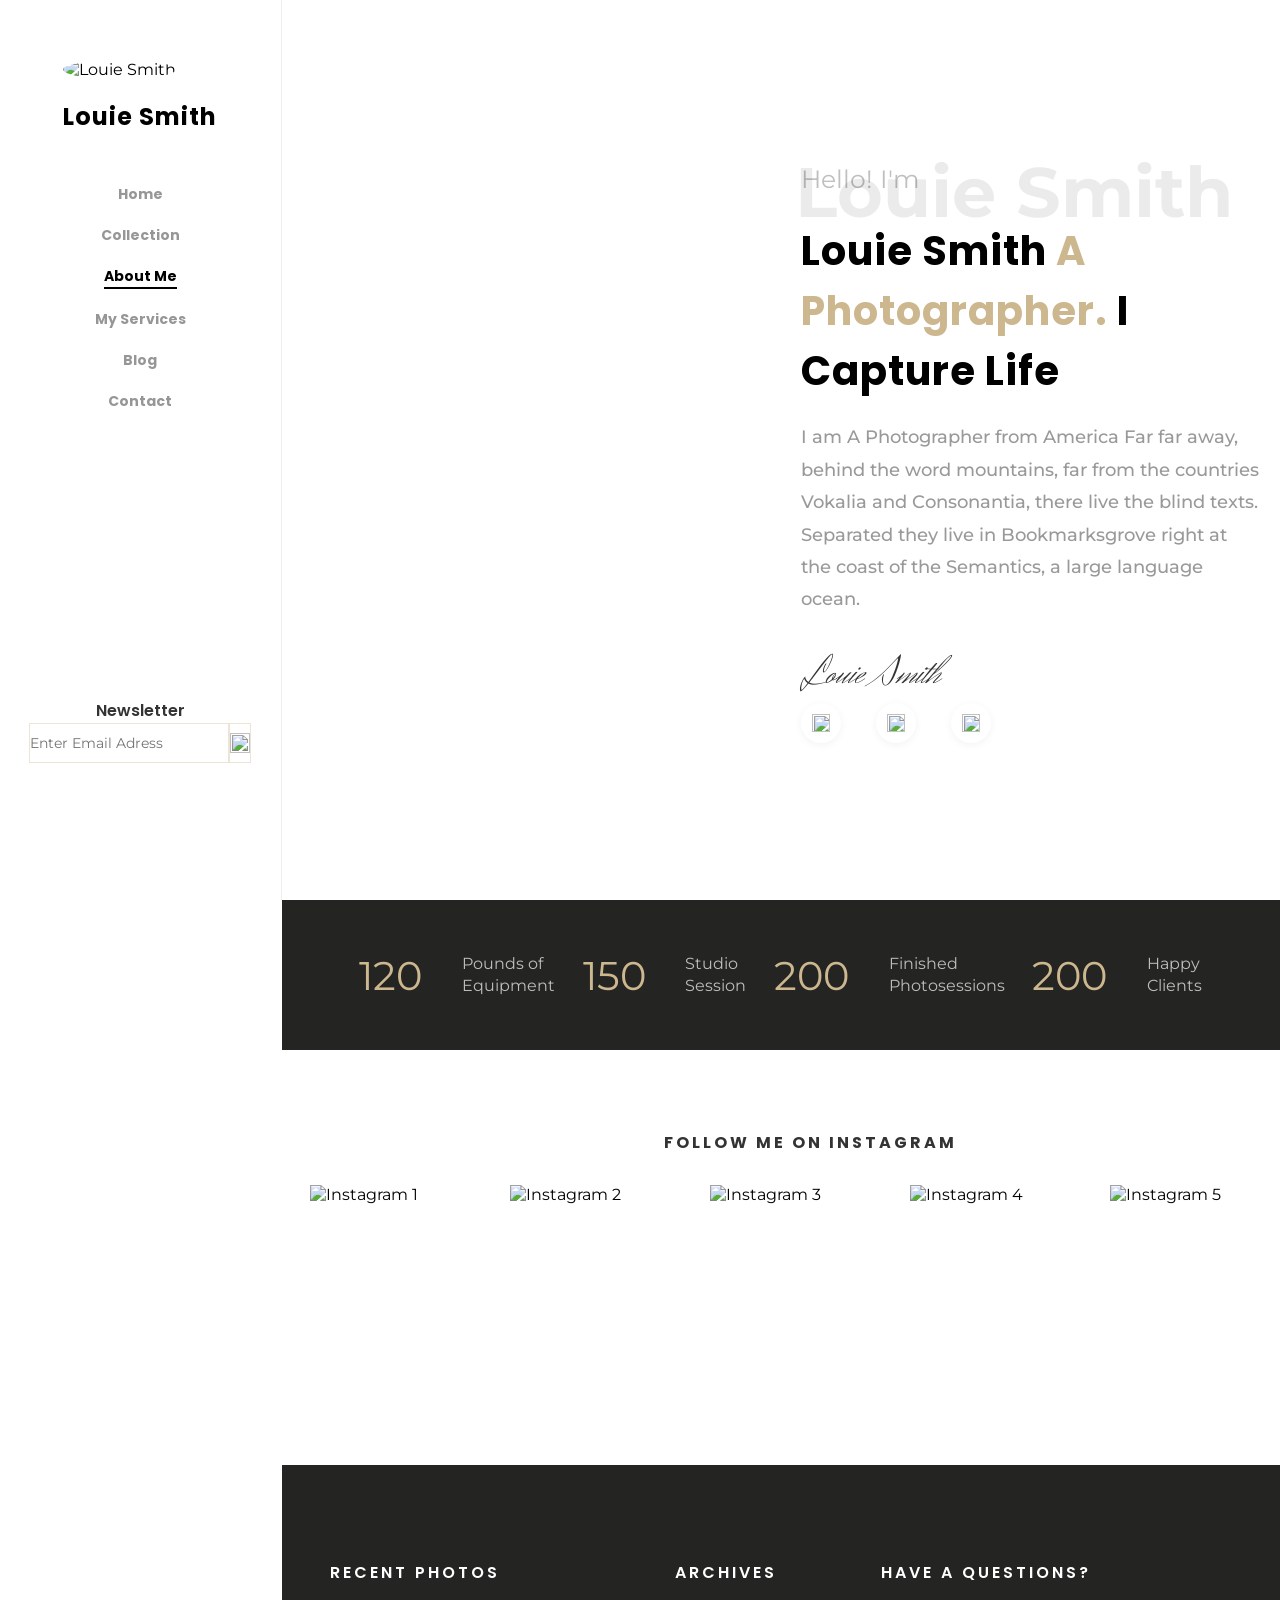
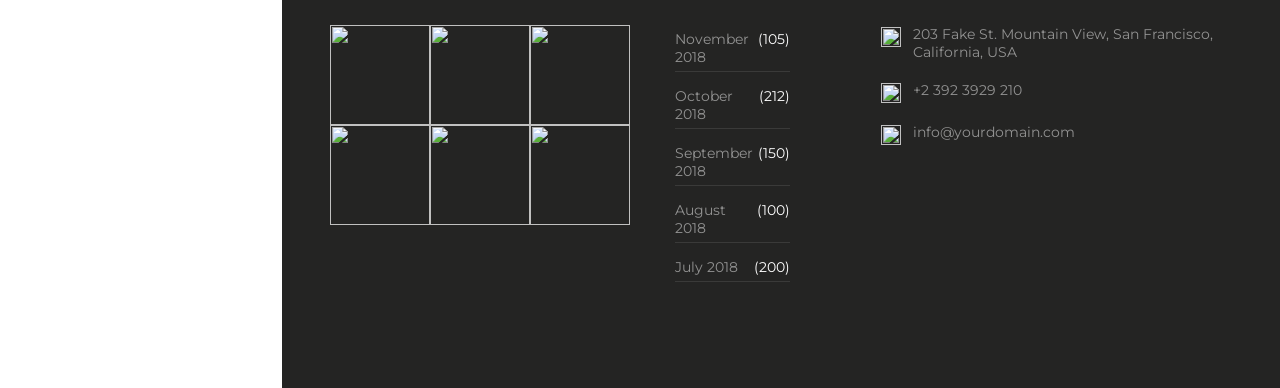
==== aboutme.html @ 2ca54e00 "Add files via upload" ====
<!DOCTYPE html>
<html lang="pt-br">

<head>
    <meta charset="UTF-8">
    <meta name="viewport" content="width=device-width, initial-scale=1.0">
    <title>Louie Smith</title>
    <link rel="stylesheet" href="aboutme.css">
    <link rel="preconnect" href="https://fonts.googleapis.com">
    <link rel="preconnect" href="https://fonts.gstatic.com" crossorigin>
    <link
        href="https://fonts.googleapis.com/css2?family=Herr+Von+Muellerhoff&family=Montserrat:ital,wght@0,100..900;1,100..900&family=Poppins:ital,wght@0,100;0,200;0,300;0,400;0,500;0,600;0,700;0,800;0,900;1,100;1,200;1,300;1,400;1,500;1,600;1,700;1,800;1,900&display=swap"
        rel="stylesheet">
</head>

<body>
    <header>

        <div class="coluna-lateral">
            <div class="perfil">
                <img src="img/perfil.jpg" alt="Louie Smith" class="foto-perfil">
                <h1>Louie Smith</h1>
            </div>
            
            <ul class="lista-links">
                
                    <li><a class="letrasG" href="index.html">Home</a></li>
                    <li><a class="letrasG" href="collection.html">Collection</a></li>
                    <li><a class="ativo" href="aboutme.html">About Me</a></li>
                    <li><a class="letrasG" href="myservices.html">My Services</a></li>
                    <li><a class="letrasG" href="blog.html">Blog</a></li>
                    <li><a class="letrasG" href="contact.html">Contact</a></li>
                
            </ul>
            <div class="txtnew">
                <p class="newsletter">Newsletter</p>
                <div class="divform">
                    <form action="" class="form">
                 <input type="email" placeholder="Enter Email Adress" class="email">
                        <span class="icone">
                            <img src="img/aviao-de-papel.png" width="20px" height="20px">       
            </div>
        </div>
    </header>

    <div class="bloco-principal">
        <div class="banner-foto"></div>
        
        <div class="painel-texto">
            <span class="texto-fundo"> Louie Smith </span>
            <span class="saudacao">Hello! I'm</span>
            <h2 class="titulo-principal">Louie Smith <span class="destaque">A Photographer.</span> I <br> Capture Life</h2>
            <p class="descricao">I am A Photographer from America Far far away, behind the word mountains, far from the countries Vokalia and Consonantia, there live the blind texts. Separated they live in Bookmarksgrove right at the coast of the Semantics, a large language ocean.</p>
            
            <div class="assinatura">Louie Smith</div>
            
            <div class="redes-sociais">
    <a href="#" class="icone-social">
        <img src="img/twitter.png" alt="">
    </a>
    <a href="#" class="icone-social">
        <img src="img/facebook.png" alt="">
    </a>
    <a href="#" class="icone-social">
        <img src="img/instagram.png" alt="">
    </a>
</div>
        </div>
    </div>
    
        <div class="divnumeros">
            <p class="numeros">120</p>
            <p class="textnumeros">Pounds of <br> Equipment</p>
            <p class="numeros">150</p>
            <p class="textnumeros">Studio <br> Session</p>
            <p class="numeros">200</p>
            <p class="textnumeros">Finished <br> Photosessions</p>
            <p class="numeros">200</p>
            <p class="textnumeros">Happy <br> Clients</p>
        </div>
        <section class="section3">
        <section class="secao-instagram">
    <h2 class="titulo-instagram">Follow me on Instagram</h2>
    <div class="grade-fotos">
        <div class="container-foto">
            <img src="img/foto1.jpg" alt="Instagram 1" class="foto-principal">
            <div class="camada-hover">
                <img src="img/instagram2.png" alt="Instagram" class="icone-insta">
            </div>
        </div>
        <div class="container-foto">
            <img src="img/foto2.jpg" alt="Instagram 2" class="foto-principal">
            <div class="camada-hover">
                <img src="img/instagram2.png" alt="Instagram" class="icone-insta">
            </div>
        </div>
        <div class="container-foto">
            <img src="img/foto3.jpg" alt="Instagram 3" class="foto-principal">
            <div class="camada-hover">
                <img src="img/instagram2.png" alt="Instagram" class="icone-insta">
            </div>
        </div>
        <div class="container-foto">
            <img src="img/foto4.jpg" alt="Instagram 4" class="foto-principal">
            <div class="camada-hover">
                <img src="img/instagram2.png" alt="Instagram" class="icone-insta">
            </div>
        </div>
        <div class="container-foto">
            <img src="img/foto5.jpg" alt="Instagram 5" class="foto-principal">
            <div class="camada-hover">
                <img src="img/instagram2.png" alt="Instagram" class="icone-insta">
            </div>
        </div>
    </div>
    </section>
</section>
        <footer class="footer">
            <div class="divfooter">
                <div class="div01">
                    <p class="text1">Recent Photos</p>
                    <div class="imgfooter">
                        <img src="img/foto1.jpg" class="imgfooter1">
                        <img src="img/foto2.jpg" class="imgfooter2">
                        <img src="img/foto3.jpg" class="imgfooter3">
                    </div>
                    <div class="imgfooter01">
                        <img src="img/foto4.jpg" class="imgfooter4">
                        <img src="img/foto5.jpg" class="imgfooter5">
                        <img src="img/foto6.jpg" class="imgfooter6">
                    </div>
                </div>
                <div class="div02">
                    <p class="text2">Archives</p>
                    <p class="text02">November 2018 <span class="span1">(105)</span></p>
                    <p class="text02">October 2018<span class="span1">(212)</span></p>
                    <p class="text02">September 2018<span class="span1">(150)</span></p>
                    <p class="text02">August 2018<span class="span1">(100)</span></p>
                    <p class="text02">July 2018<span class="span1">(200)</span></p>
                    </div>
                <div class="div03">
                    <p class="text3">Have a Questions?</p>
                    <div class="iconesfooter">
                        <div class="icone-item">
                            <img src="img/mapa-marcador.png" class="localizacao">
                            <p class="endereço">203 Fake St. Mountain View, San Francisco, California, USA</p>
                        </div>
                        <div class="icone-item">
                            <img src="img/telephone.png" class="telefone">
                            <p class="celular">+2 392 3929 210</p>
                        </div>
                        <div class="icone-item">
                            <img src="img/email.png" class="e-mail">
                            <p class="imail">info@yourdomain.com</p>
                        </div>
                    </div>
                </div>
            </div>
        </footer>
    </section>
</body>

</html>
---- aboutme.css ----
*{
    margin: 0;
    padding: 0;
    box-sizing: border-box;
    font-family: "Montserrat", sans-serif;
}


body { display: flex;}

header{
    top: 0;
    position: sticky;
    width: 22%;
    height: 100vh;
}

body {
    display: flex;
    flex-wrap: wrap;
}

.coluna-lateral {
    width: 100%;
    height: 100vh;
    background-color: #ffffff;
    border-right: 1px solid #eeeeee;
    position: sticky;
    left: 0;
    top: 0;
    display: flex;
    flex-direction: column;
    align-items: center;
    padding: 60px 20px;
    z-index: 100;
}

.foto-perfil {
    width: 160px;
    height: 160px;
    border-radius: 50%;
    object-fit: cover;
    object-position: center;
    margin-bottom: 20px;
}

.coluna-lateral h1 {
    font-family: "Poppins", sans-serif;
    font-size: 24px;
    font-weight: 700;
    margin-bottom: 50px;
    letter-spacing: 1px;
}

.lista-links {
    list-style: none;
    text-align: center;
}

.lista-links li {
    display: flex;
    flex-direction: column;
    justify-content: center;
    align-items: center;
}

.letrasG:hover::after{
    transform: scale(1);
    visibility: visible;
}

.letrasG {
    font-weight: 700;
}

.letrasG::after{
    content: "";
    position: absolute;
    left: 0;
    right: 0;
    height: 1px;
    transform: scale(0);
    background-color: #000;
    transition: all ease 0.5s;
}

.lista-links a {
    font-family: "Poppins", sans-serif;
    margin-bottom: 20px;
    position: relative;
    font-weight: 900;
    text-decoration: none;
    color: #00000069;
    font-size: 14px;

}

.lista-links a.ativo{
    color: #000;
    border-bottom: 2px solid #000;
}

.lista-links a:hover{
    color: #000;
    transition: color 0.4s ease;
}

.lista-links li a{
    font-weight: bold;
    position: relative; 
}

.lista-links li a::after{
    content: "";
    position: absolute;
    height: 1px;
    bottom: -5px;
    left: 0px;
    right: 0px;
    background-color: rgb(0, 0, 0);
    visibility: hidden;
    transform: scaleX(0);
    transition: all 0.3s ease;
}




.section2{
    display: flex;
    width: 78%;
    flex-wrap: wrap;
}


.divesquerda{
    width: 50%;
}

.imgprincipal{
   
  width: 100%;
  height: 100vh;
   
   
}

.bloco-principal {
    display: flex;
    width: 78%;
   
}

.banner-foto {
    width: 50%;
    height: 100vh;
    background-image: url('img/foto-fotografo.jpg');
    background-size: cover;
    background-position: center;
    background-repeat: no-repeat;
    position: relative;
}   

.painel-texto {
    flex: 1;
    height: 100vh;
    background-color: #fff;
    padding: 20px;
    display: flex;
    flex-direction: column;
    justify-content: center;
    position: relative;
    overflow: hidden;
}

.saudacao {
    top: 40%;
    color: rgb(191, 191, 191);
    font-size: 25px;
    font-weight: 400;
    line-height: 43.2px;
    text-align: left;
}

.titulo-principal {
    font-family: "Poppins", sans-serif;
    letter-spacing: 1px;
    font-weight: 700;
    font-size: 40px;
    line-height: 60px;
    margin: 20px 0;
}

.destaque {
    font-family: "Poppins", sans-serif;
    color: rgb(204, 183, 143);
    letter-spacing: 1px;
    font-size: 40px;
    font-weight: 700;
}

.descricao {
    color: rgb(153, 153, 153);
    font-family: "Montserrat", sans-serif;
    line-height: 32.4px;
    font-weight: 500;
    font-size: 18px;
    margin-bottom: 30px;
}

.assinatura {
    font-family: "Herr Von Muellerhoff", cursive;
    font-size: 40px;
    color: #333;
}

.texto-fundo{
    position: relative;
    top: 4%;
    font-size: 70px;
    font-weight: 900;
    line-height: 1px;
    left: -6px;
    font-weight: bold;
    color: rgba(0, 0, 0, 0.08);
    white-space: nowrap;
    z-index: 1;
    user-select: none;
}


.redes-sociais a {
    text-decoration: none;
    color: #000;
    margin-right: 20px;
    font-size: 16px;
}



.redes-sociais {
    display: flex;
    gap: 15px;
}

.icone-social {
    display: flex;
    align-items: center;
    justify-content: center;
    width: 40px;
    height: 40px;
    background-color: #ffffff;
    border-radius: 50%;
    box-shadow: 0 2px 8px rgba(0, 0, 0, 0.05);
    transition: background-color 0.3s ease;
}

.icone-social img {
    width: 18px;
    height: 18px;
    object-fit: contain;
    transition: filter 0.3s ease;
}

.section3{
    margin-left: 22%;
    padding: 5em 1.8em;
    position: relative;
    background-color: white;
    width: 100%;
}

.grade-fotos {
    display: flex;
    flex-direction: row;
    flex-wrap: nowrap;
    width: 90%;
    width: 1000px;
    margin: 0 auto;
    padding: 0;
    gap: 0;
}

.container-foto {
    flex: 1;
    aspect-ratio: 1 / 1;
    overflow: hidden;
    position: relative;
    cursor: pointer;
}

.foto-principal {
    width: 100%;
    height: 100%;
    object-fit: cover;
    display: block;
}

.camada-hover {
    position: absolute;
    top: 0;
    left: 0;
    width: 100%;
    height: 100%;
    background-color: rgba(0, 0, 0, 0.4);
    display: flex;
    justify-content: center;
    align-items: center;
    opacity: 0;
    transition: opacity 0.3s ease;
}

.icone-insta {
    width: 30px;
    height: 30px;
    object-fit: contain;
}

.container-foto:hover .camada-hover {
    opacity: 1;
}

@media (max-width: 768px) {
    .grade-fotos {
        flex-wrap: wrap;
        width: 95%;
    }
    .container-foto {
        flex: 1 0 33.33%;
    }
}

@media (max-width: 480px) {
    .container-foto {
        flex: 1 0 50%;
    }
}

.titulo-instagram {
    text-align: center;
    display: block;
    width: 100%;
    font-size: 16px;
    text-transform: uppercase;
    letter-spacing: 3px;
    color: rgba(0, 0, 0, 0.8);
    margin-bottom: 30px;
    font-weight: 700;
    font-family: "Poppins", Arial, sans-serif;
}

.divnumeros{
    display: flex;
    background: #242423;
    margin-left: 22%;
    width: 100%;
    height: 150px;
    justify-content: space-around;
    align-items: center;
    padding: 0 5%;
}

.numeros{
    font-weight: 400;
    font-size: 40px;
    color: #ccb78f;
    font-family: "Montserrat", Arial, sans-serif;
    width: auto;
}

.textnumeros{
    font-size: 16px;
    color: rgba(255, 255, 255, 0.7);
    font-family: "Montserrat", Arial, sans-serif;
    margin-left: 12px;
    line-height: 1.4;
}

.foollow{
    font-size: 16px;
    font-weight: 700;
    letter-spacing: 3px;
    margin-bottom: 10px;
    color: rgba(0, 0, 0, 0.8);
    text-align: center;
    font-family: "Poppins", Arial, sans-serif;
}

.footer{
    margin-left: 22%;
    width: 100%;
    background: #242423;
    padding: 6em 0;
}




.divfooter{
    padding-left: 3rem;
    padding-right: 3rem;
    display: flex;
}




.text1{
    color: #fff;
    margin-bottom: 40px;
    font-size: 16px;
    font-weight: 600;
    letter-spacing: 3px;
    text-transform: uppercase;
    line-height: 1.5;
    font-family: "Poppins", Arial, sans-serif;
}

.imgfooter, .imgfooter01 {
    display: grid;
    grid-template-columns: repeat(3, 1fr);
}




.imgfooter1, .imgfooter2, .imgfooter3, .imgfooter4, .imgfooter5, .imgfooter6 {
    width: 100px;
    height: 100px;
    background-size: cover;
    background-repeat: no-repeat;
    background-position: center center;
    object-fit: cover;
    object-position: center;
}

.div02{
    margin-left: 5%;
}




.text2{
    color: #fff;
    margin-bottom: 40px;
    font-size: 16px;
    font-weight: 600;
    letter-spacing: 3px;
    text-transform: uppercase;
    line-height: 1.5;
    font-family: "Poppins", Arial, sans-serif;
    margin-bottom: 40px;
}


.text02{
    color: rgba(255, 255, 255, 0.5);
    font-size: 14px;
    font-weight: 400;
    border-bottom: 1px solid rgba(255, 255, 255, 0.1);
    padding: 5px 0;
    margin-bottom: 10px;
    font-family: "Montserrat", Arial, sans-serif;
    display: flex;
    justify-content: space-between;
}


.div03{
    margin-left: 10%;
}


.text3{
    color: #fff;
    margin-bottom: 40px;
    font-size: 16px;
    font-weight: 600;
    letter-spacing: 3px;
    text-transform: uppercase;
    line-height: 1.5;
    font-family: "Poppins", Arial, sans-serif;
    margin-bottom: 40px;
}


.iconesfooter {
    display: flex;
    flex-direction: column;
    gap: 20px;
}


.icone-item {
    display: flex;
    align-items: flex-start;
    gap: 12px;
}


.localizacao, .telefone, .e-mail {
    height: 20px;
    width: 20px;
    flex-shrink: 0;
    margin-top: 2px;
}


.endereço, .celular, .imail {
    color: rgba(255, 255, 255, 0.5);
    font-size: 14px;
    font-family: "Montserrat", Arial, sans-serif;
}

.newsletter{
    text-align: center;
    padding-top: 120%;
    color: rgba(0, 0, 0, 0.8);
    font-weight: 600;
    font-family: "Poppins", Arial, sans-serif;
}

.form{
    display: flex;
}

.email{
    display: block;
    height: 40px;
    background: #fff;
    border: 1px solid #ece4d5;
    color: rgba(0, 0, 0, 0.4);
    font-size: 14px;
}

.divicone{
    display: flex;
}

.icone{
    border-left: none;
    border: 1px solid #ece4d5;
    background-color: #FFFFFF;
    display: flex;
    align-items: center;
}

.span1{
    color: white;
}
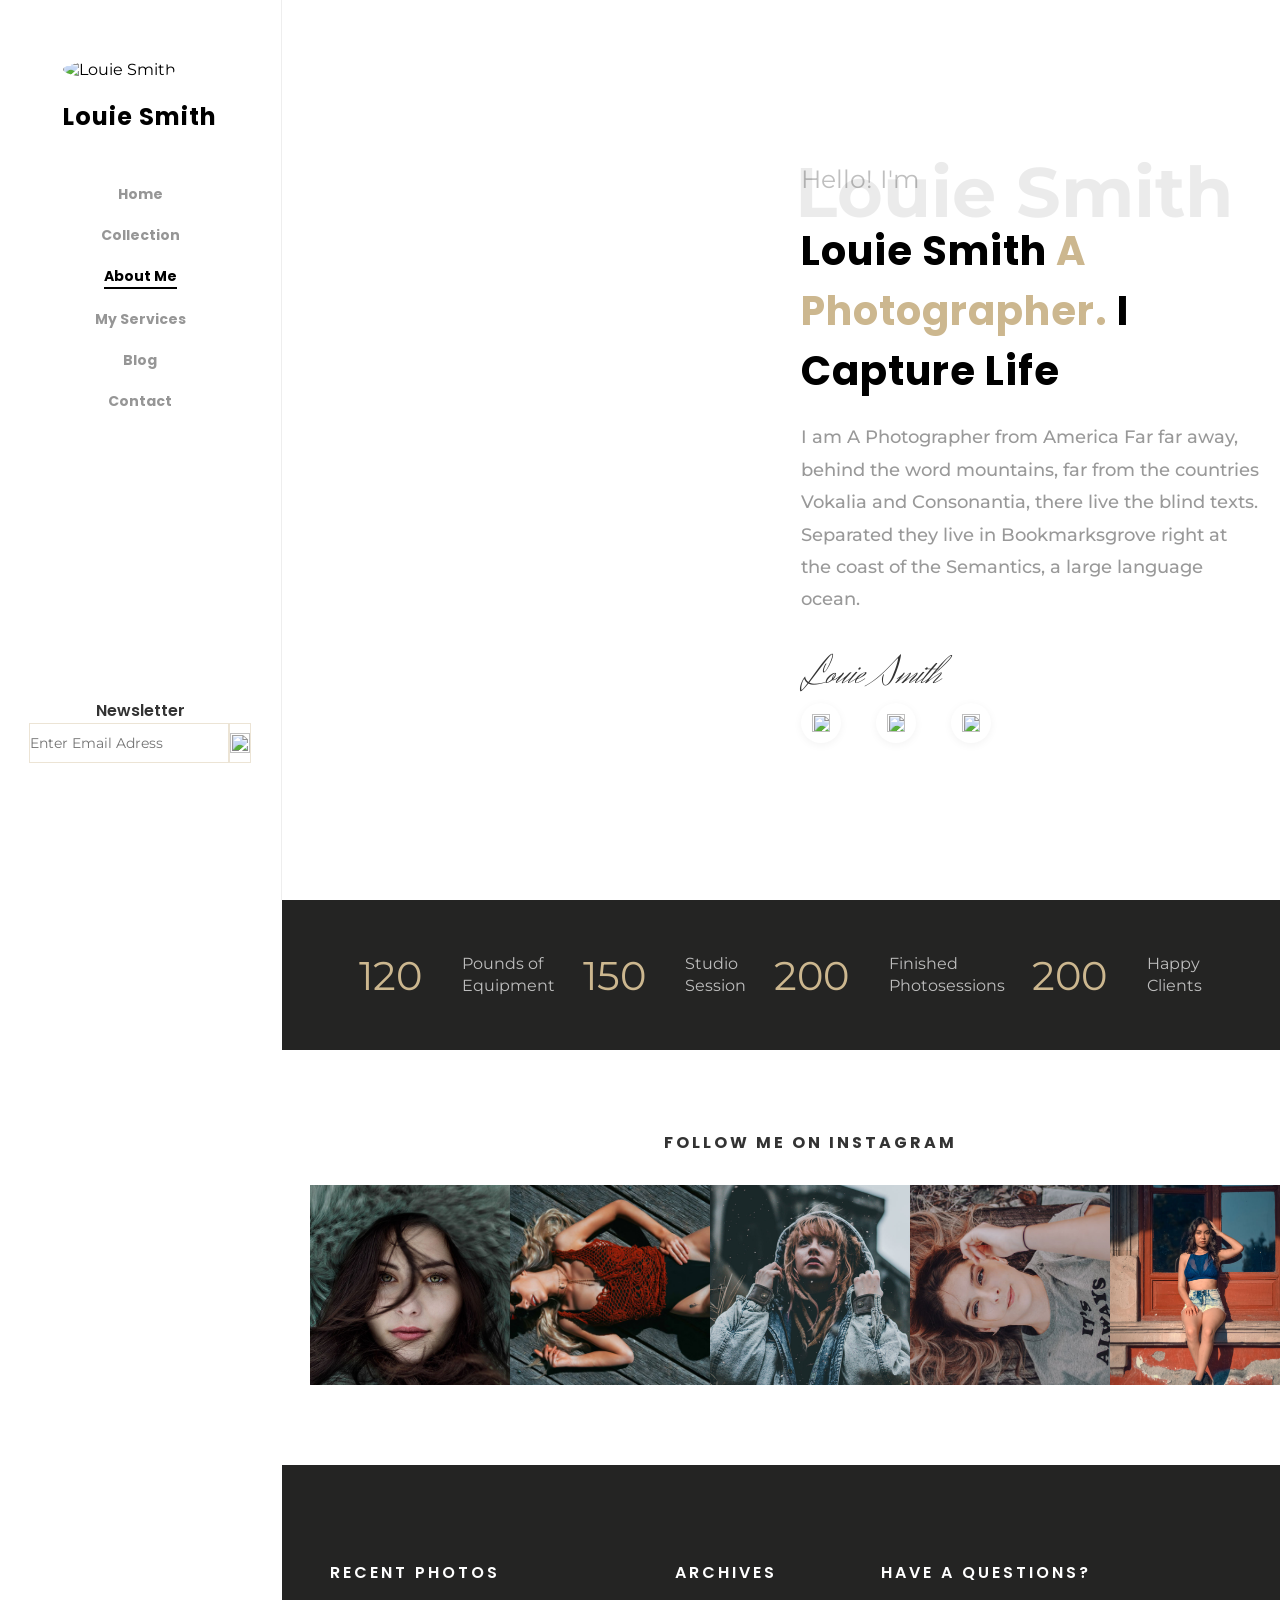
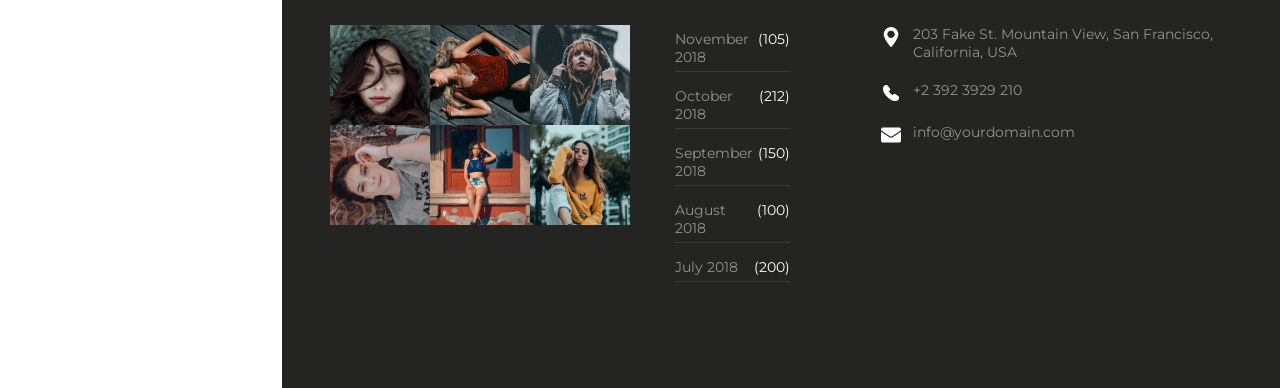
==== commit 2c14edfc: "Update aboutme.html" ====
--- a/aboutme.html
+++ b/aboutme.html
@@ -84,33 +84,33 @@
     <h2 class="titulo-instagram">Follow me on Instagram</h2>
     <div class="grade-fotos">
         <div class="container-foto">
-            <img src="img/foto1.jpg" alt="Instagram 1" class="foto-principal">
+            <img src="foto1.jpg" alt="Instagram 1" class="foto-principal">
             <div class="camada-hover">
                 <img src="img/instagram2.png" alt="Instagram" class="icone-insta">
             </div>
         </div>
         <div class="container-foto">
-            <img src="img/foto2.jpg" alt="Instagram 2" class="foto-principal">
+            <img src="foto2.jpg" alt="Instagram 2" class="foto-principal">
             <div class="camada-hover">
-                <img src="img/instagram2.png" alt="Instagram" class="icone-insta">
+                <img src="instagram2.png" alt="Instagram" class="icone-insta">
             </div>
         </div>
         <div class="container-foto">
-            <img src="img/foto3.jpg" alt="Instagram 3" class="foto-principal">
+            <img src="foto3.jpg" alt="Instagram 3" class="foto-principal">
             <div class="camada-hover">
-                <img src="img/instagram2.png" alt="Instagram" class="icone-insta">
+                <img src="instagram2.png" alt="Instagram" class="icone-insta">
             </div>
         </div>
         <div class="container-foto">
-            <img src="img/foto4.jpg" alt="Instagram 4" class="foto-principal">
+            <img src="foto4.jpg" alt="Instagram 4" class="foto-principal">
             <div class="camada-hover">
-                <img src="img/instagram2.png" alt="Instagram" class="icone-insta">
+                <img src="instagram2.png" alt="Instagram" class="icone-insta">
             </div>
         </div>
         <div class="container-foto">
-            <img src="img/foto5.jpg" alt="Instagram 5" class="foto-principal">
+            <img src="foto5.jpg" alt="Instagram 5" class="foto-principal">
             <div class="camada-hover">
-                <img src="img/instagram2.png" alt="Instagram" class="icone-insta">
+                <img src="instagram2.png" alt="Instagram" class="icone-insta">
             </div>
         </div>
     </div>
@@ -121,14 +121,14 @@
                 <div class="div01">
                     <p class="text1">Recent Photos</p>
                     <div class="imgfooter">
-                        <img src="img/foto1.jpg" class="imgfooter1">
-                        <img src="img/foto2.jpg" class="imgfooter2">
-                        <img src="img/foto3.jpg" class="imgfooter3">
+                        <img src="foto1.jpg" class="imgfooter1">
+                        <img src="foto2.jpg" class="imgfooter2">
+                        <img src="foto3.jpg" class="imgfooter3">
                     </div>
                     <div class="imgfooter01">
-                        <img src="img/foto4.jpg" class="imgfooter4">
-                        <img src="img/foto5.jpg" class="imgfooter5">
-                        <img src="img/foto6.jpg" class="imgfooter6">
+                        <img src="foto4.jpg" class="imgfooter4">
+                        <img src="foto5.jpg" class="imgfooter5">
+                        <img src="foto6.jpg" class="imgfooter6">
                     </div>
                 </div>
                 <div class="div02">
@@ -143,15 +143,15 @@
                     <p class="text3">Have a Questions?</p>
                     <div class="iconesfooter">
                         <div class="icone-item">
-                            <img src="img/mapa-marcador.png" class="localizacao">
+                            <img src="mapa-marcador.png" class="localizacao">
                             <p class="endereço">203 Fake St. Mountain View, San Francisco, California, USA</p>
                         </div>
                         <div class="icone-item">
-                            <img src="img/telephone.png" class="telefone">
+                            <img src="telephone.png" class="telefone">
                             <p class="celular">+2 392 3929 210</p>
                         </div>
                         <div class="icone-item">
-                            <img src="img/email.png" class="e-mail">
+                            <img src="email.png" class="e-mail">
                             <p class="imail">info@yourdomain.com</p>
                         </div>
                     </div>
@@ -161,4 +161,4 @@
     </section>
 </body>
 
-</html>+</html>
